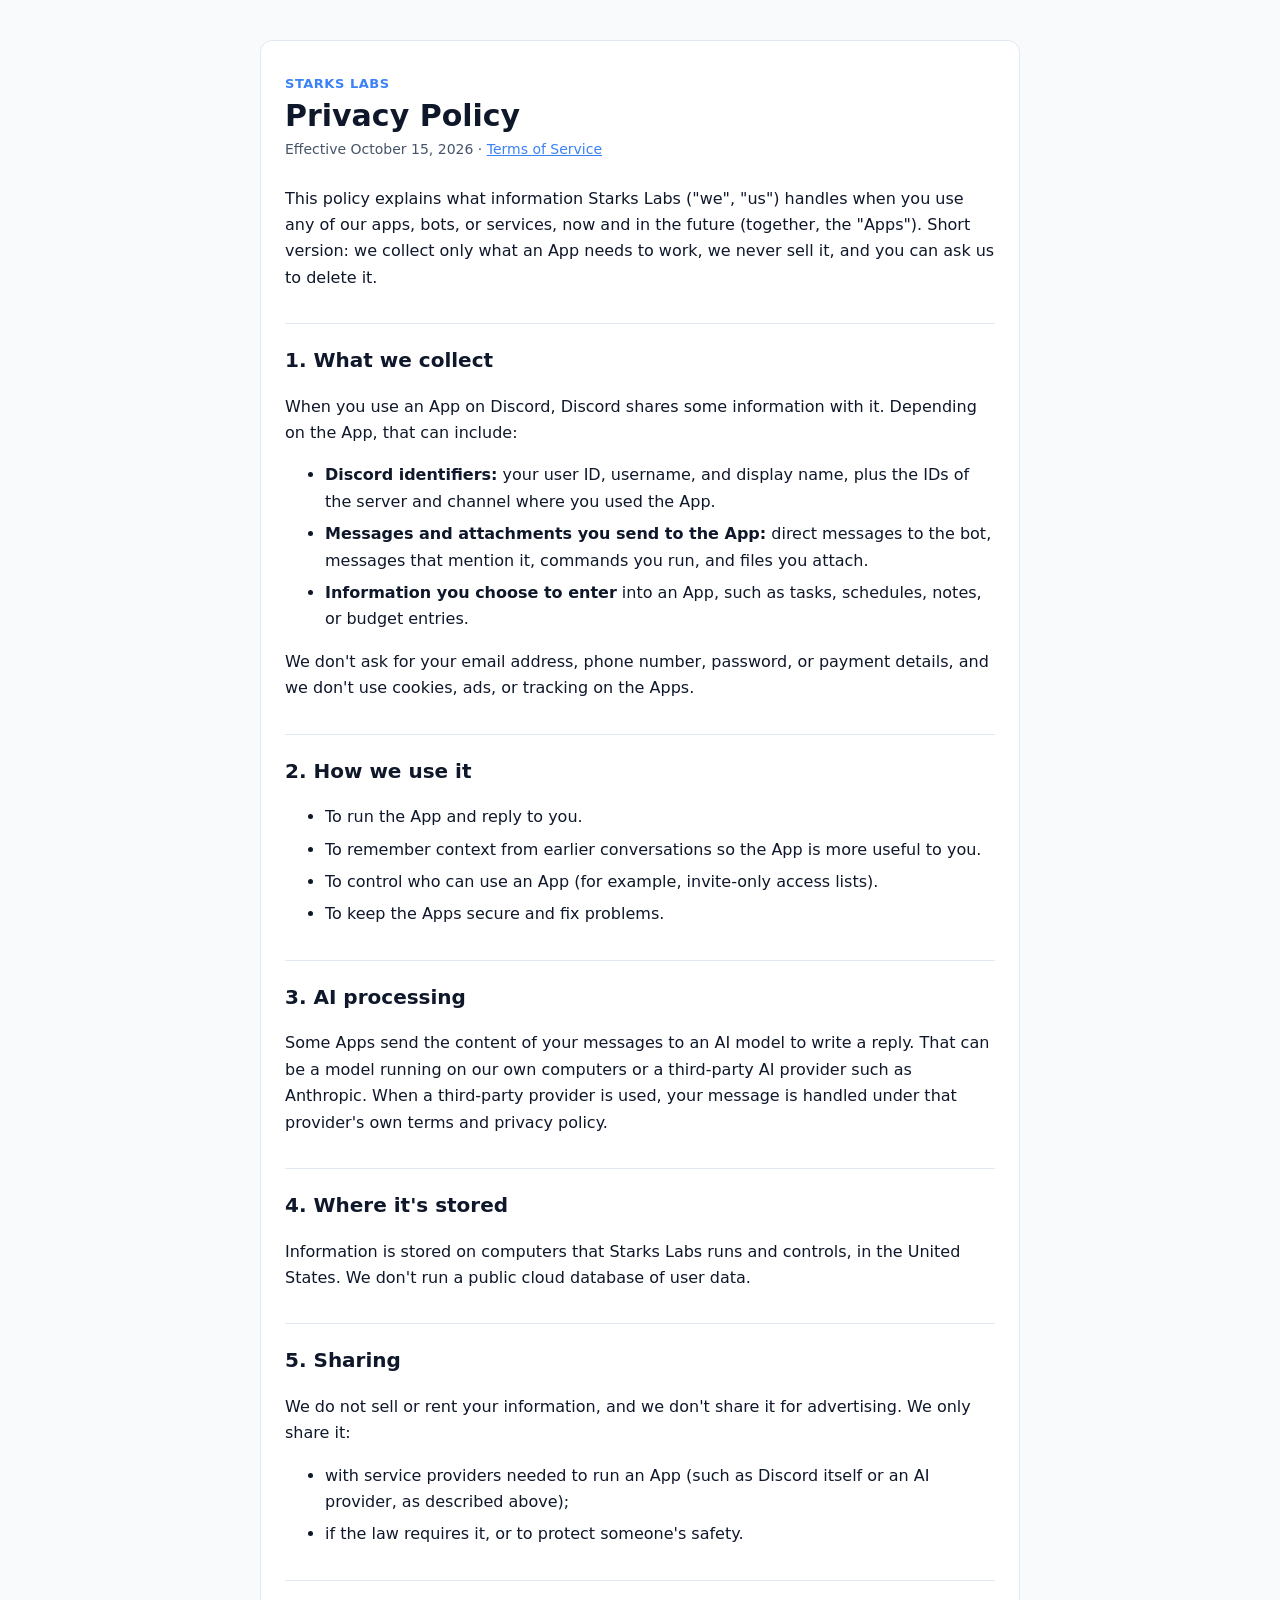
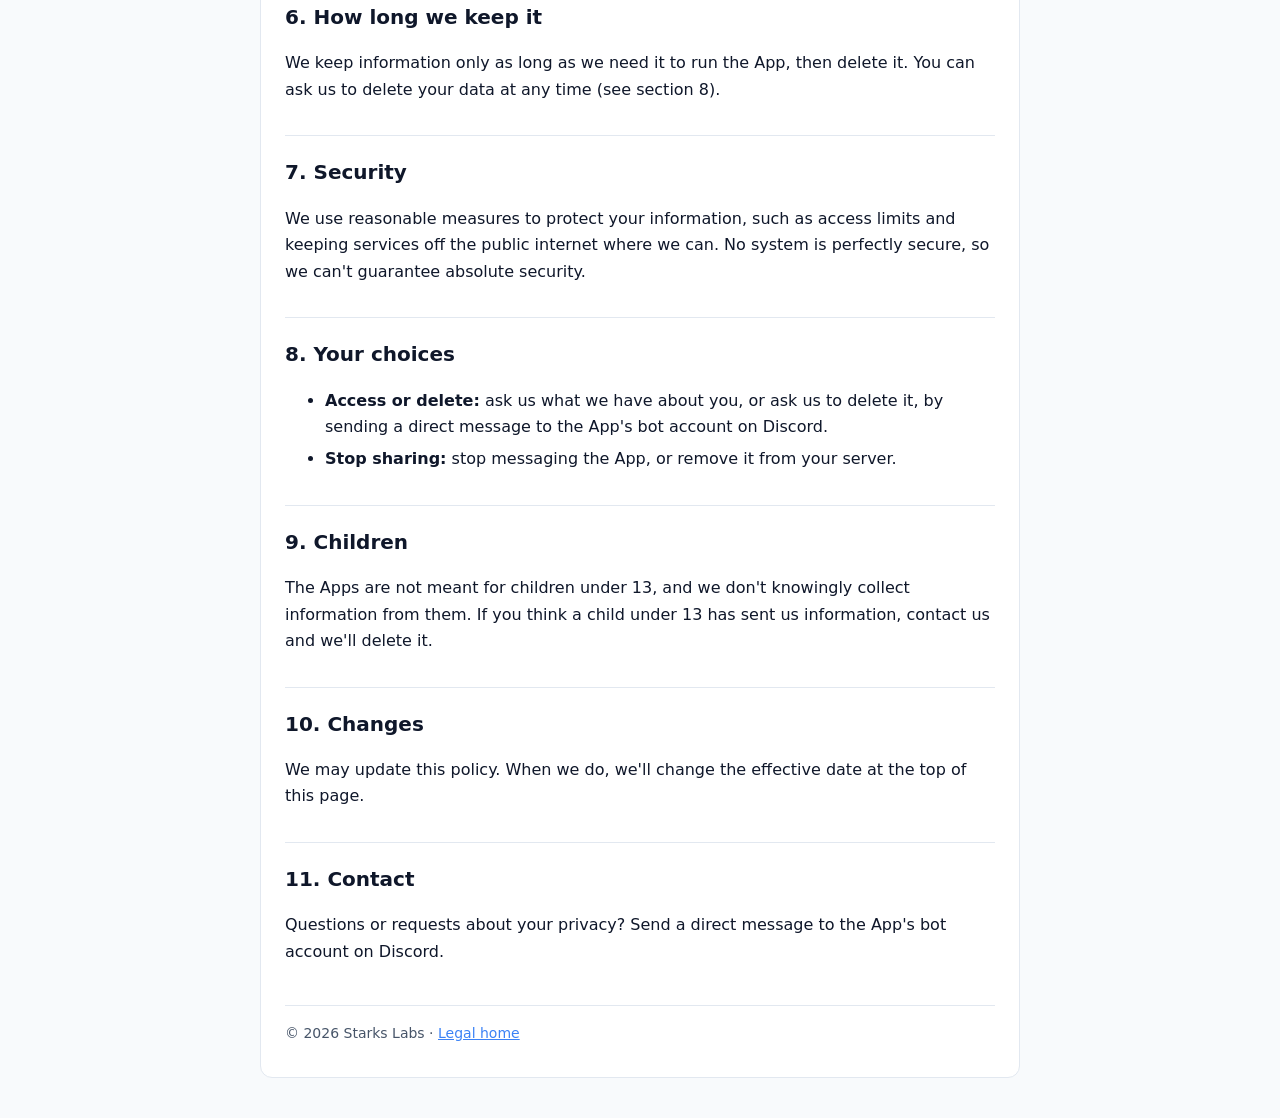
==== privacy/index.html @ c7c76307 "Terms of Service and Privacy Policy for Starks Labs apps Co-Authored-By: Claude Opus 5.5 <noreply@an" ====
<!doctype html>
<html lang="en">
<head>
<meta charset="utf-8">
<meta name="viewport" content="width=device-width, initial-scale=1">
<title>Privacy Policy</title>
<link rel="stylesheet" href="../style.css">
</head>
<body>
<main>
  <div class="brand">Starks Labs</div>
  <h1>Privacy Policy</h1>
  <p class="meta">Effective October 15, 2026 &middot; <a href="../terms/">Terms of Service</a></p>

  <p>This policy explains what information Starks Labs ("we", "us") handles when you use any of our apps, bots, or services, now and in the future (together, the "Apps"). Short version: we collect only what an App needs to work, we never sell it, and you can ask us to delete it.</p>

  <h2>1. What we collect</h2>
  <p>When you use an App on Discord, Discord shares some information with it. Depending on the App, that can include:</p>
  <ul>
    <li><strong>Discord identifiers:</strong> your user ID, username, and display name, plus the IDs of the server and channel where you used the App.</li>
    <li><strong>Messages and attachments you send to the App:</strong> direct messages to the bot, messages that mention it, commands you run, and files you attach.</li>
    <li><strong>Information you choose to enter</strong> into an App, such as tasks, schedules, notes, or budget entries.</li>
  </ul>
  <p>We don't ask for your email address, phone number, password, or payment details, and we don't use cookies, ads, or tracking on the Apps.</p>

  <h2>2. How we use it</h2>
  <ul>
    <li>To run the App and reply to you.</li>
    <li>To remember context from earlier conversations so the App is more useful to you.</li>
    <li>To control who can use an App (for example, invite-only access lists).</li>
    <li>To keep the Apps secure and fix problems.</li>
  </ul>

  <h2>3. AI processing</h2>
  <p>Some Apps send the content of your messages to an AI model to write a reply. That can be a model running on our own computers or a third-party AI provider such as Anthropic. When a third-party provider is used, your message is handled under that provider's own terms and privacy policy.</p>

  <h2>4. Where it's stored</h2>
  <p>Information is stored on computers that Starks Labs runs and controls, in the United States. We don't run a public cloud database of user data.</p>

  <h2>5. Sharing</h2>
  <p>We do not sell or rent your information, and we don't share it for advertising. We only share it:</p>
  <ul>
    <li>with service providers needed to run an App (such as Discord itself or an AI provider, as described above);</li>
    <li>if the law requires it, or to protect someone's safety.</li>
  </ul>

  <h2>6. How long we keep it</h2>
  <p>We keep information only as long as we need it to run the App, then delete it. You can ask us to delete your data at any time (see section 8).</p>

  <h2>7. Security</h2>
  <p>We use reasonable measures to protect your information, such as access limits and keeping services off the public internet where we can. No system is perfectly secure, so we can't guarantee absolute security.</p>

  <h2>8. Your choices</h2>
  <ul>
    <li><strong>Access or delete:</strong> ask us what we have about you, or ask us to delete it, by sending a direct message to the App's bot account on Discord.</li>
    <li><strong>Stop sharing:</strong> stop messaging the App, or remove it from your server.</li>
  </ul>

  <h2>9. Children</h2>
  <p>The Apps are not meant for children under 13, and we don't knowingly collect information from them. If you think a child under 13 has sent us information, contact us and we'll delete it.</p>

  <h2>10. Changes</h2>
  <p>We may update this policy. When we do, we'll change the effective date at the top of this page.</p>

  <h2>11. Contact</h2>
  <p>Questions or requests about your privacy? Send a direct message to the App's bot account on Discord.</p>

  <footer>&copy; 2026 Starks Labs &middot; <a href="../">Legal home</a></footer>
</main>
</body>
</html>
---- style.css ----
:root {
  --bg: #f8fafc;
  --card: #ffffff;
  --text: #0f172a;
  --muted: #475569;
  --accent: #3b82f6;
  --rule: #e2e8f0;
}
@media (prefers-color-scheme: dark) {
  :root {
    --bg: #0b1120;
    --card: #111827;
    --text: #e5e7eb;
    --muted: #94a3b8;
    --accent: #60a5fa;
    --rule: #1f2937;
  }
}
* { box-sizing: border-box; }
body {
  margin: 0;
  background: var(--bg);
  color: var(--text);
  font: 16px/1.65 system-ui, -apple-system, "Segoe UI", Roboto, sans-serif;
}
main {
  max-width: 760px;
  margin: 40px auto;
  padding: 32px 24px;
  background: var(--card);
  border: 1px solid var(--rule);
  border-radius: 12px;
}
@media (max-width: 640px) {
  main { margin: 0; border: 0; border-radius: 0; padding: 24px 16px; }
}
.brand { color: var(--accent); font-weight: 700; letter-spacing: .04em; text-transform: uppercase; font-size: 13px; }
h1 { margin: 4px 0 4px; font-size: 30px; line-height: 1.2; }
h2 { margin-top: 32px; font-size: 20px; border-top: 1px solid var(--rule); padding-top: 20px; }
.meta { color: var(--muted); font-size: 14px; margin: 0 0 24px; }
a { color: var(--accent); }
li { margin: 6px 0; }
footer { margin-top: 40px; color: var(--muted); font-size: 14px; border-top: 1px solid var(--rule); padding-top: 16px; }
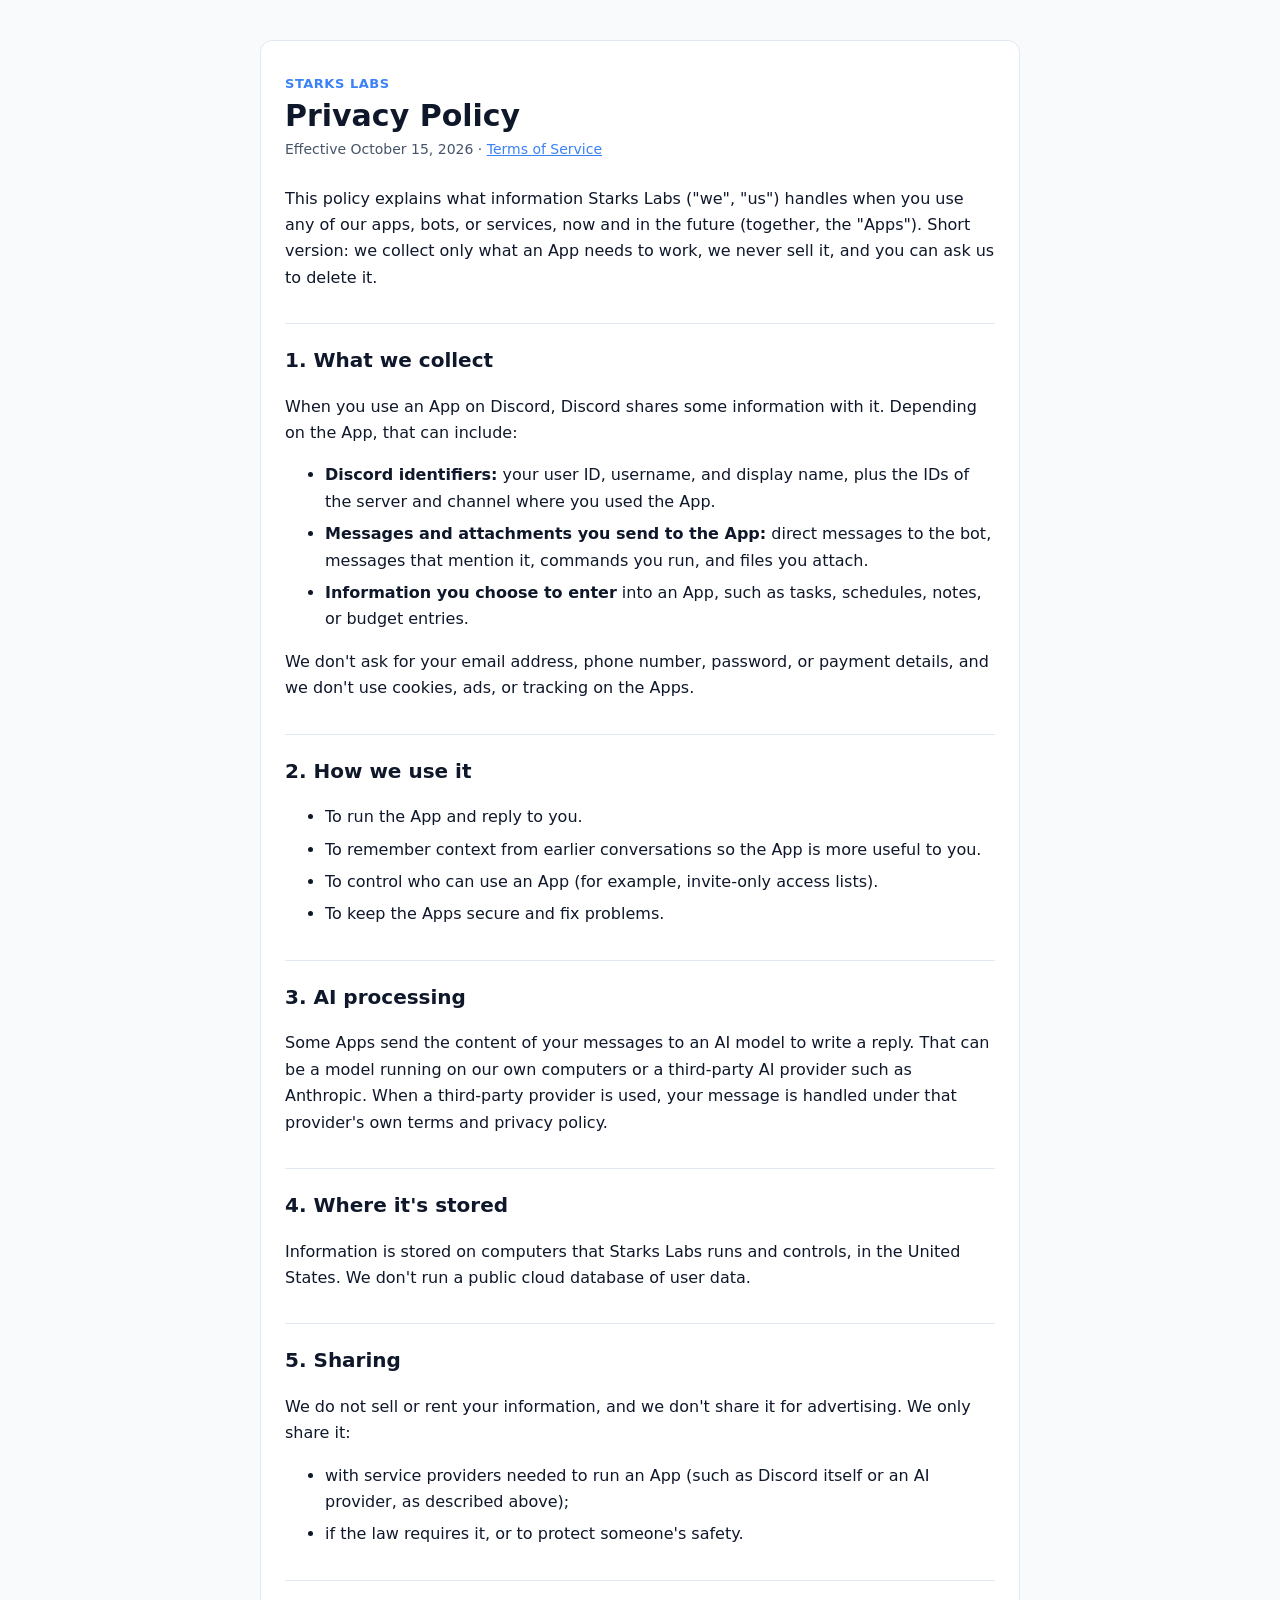
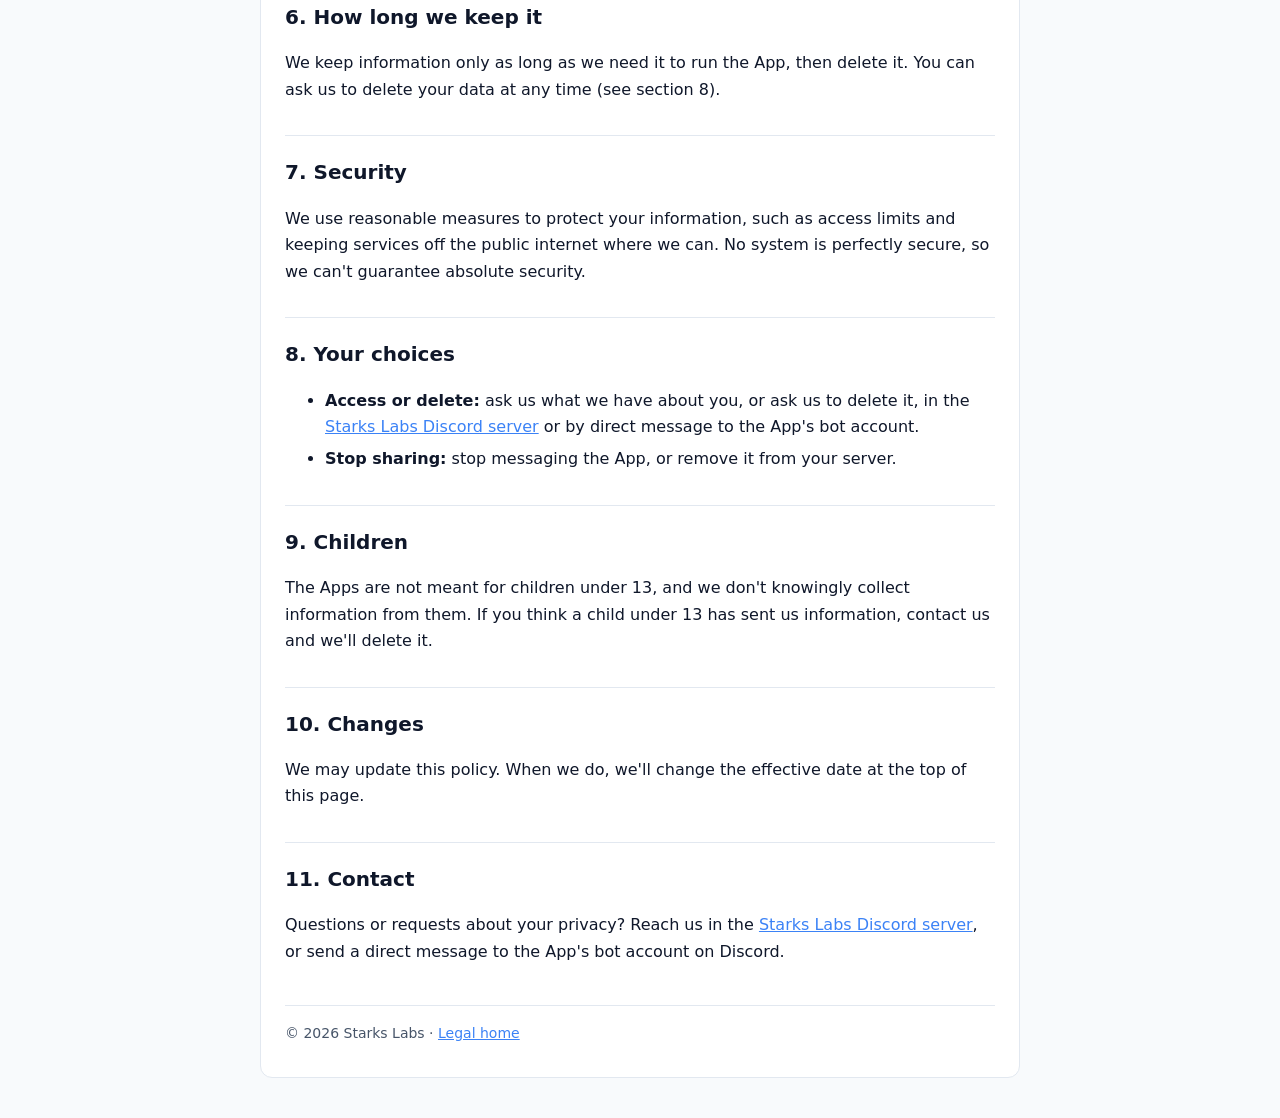
==== commit a5bfb8c5: "Add Starks Labs Discord server as the contact channel Co-Authored-By: Claude Opus 5.5 <noreply@anthr" ====
--- a/privacy/index.html
+++ b/privacy/index.html
@@ -52,7 +52,7 @@
 
   <h2>8. Your choices</h2>
   <ul>
-    <li><strong>Access or delete:</strong> ask us what we have about you, or ask us to delete it, by sending a direct message to the App's bot account on Discord.</li>
+    <li><strong>Access or delete:</strong> ask us what we have about you, or ask us to delete it, in the <a href="https://discord.gg/a9ZdDf4j8X">Starks Labs Discord server</a> or by direct message to the App's bot account.</li>
     <li><strong>Stop sharing:</strong> stop messaging the App, or remove it from your server.</li>
   </ul>
 
@@ -63,7 +63,7 @@
   <p>We may update this policy. When we do, we'll change the effective date at the top of this page.</p>
 
   <h2>11. Contact</h2>
-  <p>Questions or requests about your privacy? Send a direct message to the App's bot account on Discord.</p>
+  <p>Questions or requests about your privacy? Reach us in the <a href="https://discord.gg/a9ZdDf4j8X">Starks Labs Discord server</a>, or send a direct message to the App's bot account on Discord.</p>
 
   <footer>&copy; 2026 Starks Labs &middot; <a href="../">Legal home</a></footer>
 </main>
